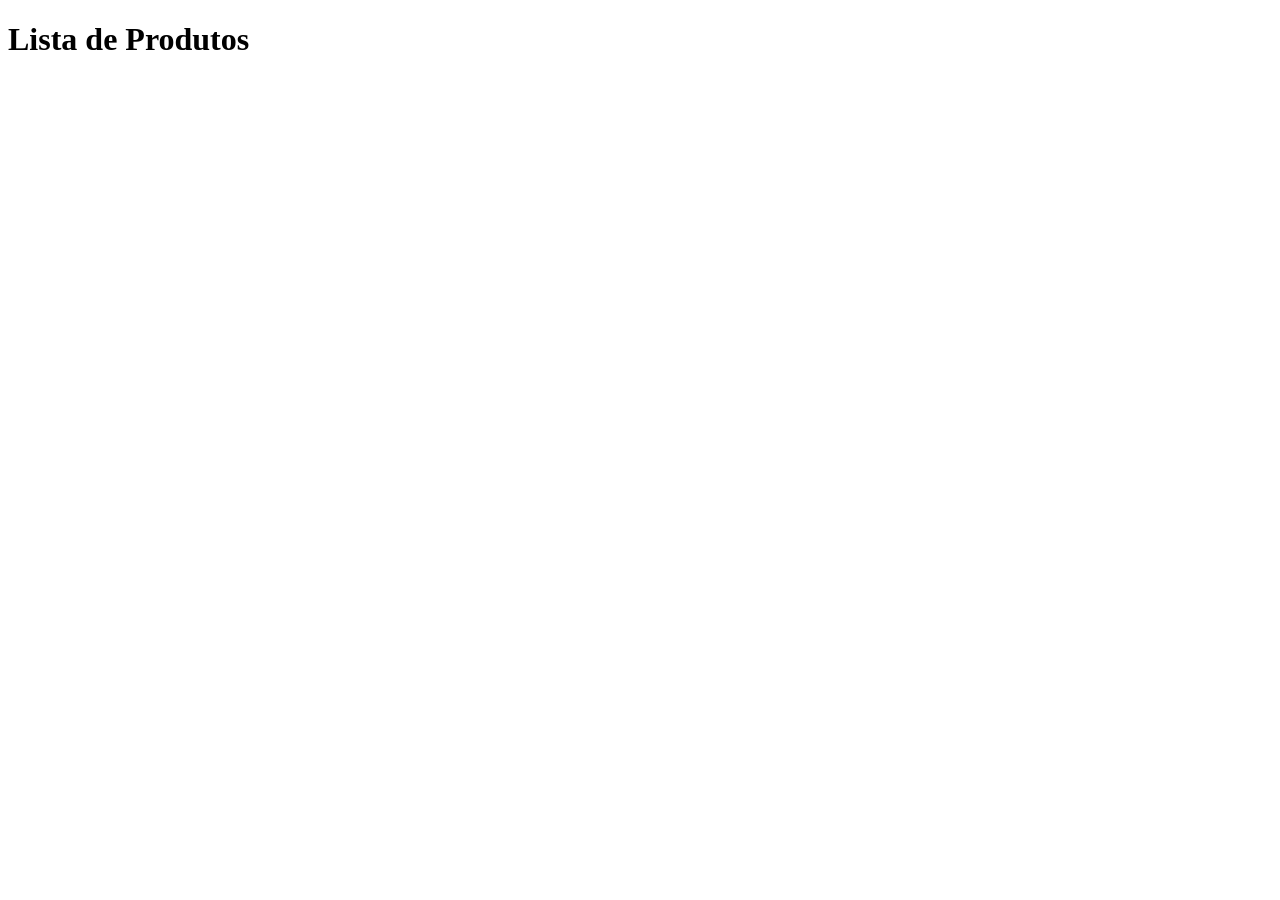
==== 3bin-api/frontend/index.html @ 3769dbd5 "put e delete" ====
<!-- index.html -->
<!DOCTYPE html>
<html lang='pt-br'>
<head>
    <meta charset='UTF-8'>
    <title>Produtos</title>
</head>
<body>
    <h1>Lista de Produtos</h1>
    <ul id='lista-produtos'></ul>
    <script>
        fetch('http://127.0.0.1:8000/produtos')
            .then(resposta => resposta.json())
            .then(produtos => {
                const lista = document.getElementById('lista-produtos');
                produtos.forEach(produto => {
                    const item = document.createElement('li');
                    item.textContent = 
                        `${produto.nome} - R$ ${produto.preco} (qtd: ${produto.quantidade})`;
                    lista.appendChild(item);
                });
            })
            .catch(erro => console.error('Erro ao buscar produtos:', erro));
    </script>
</body>
</html>
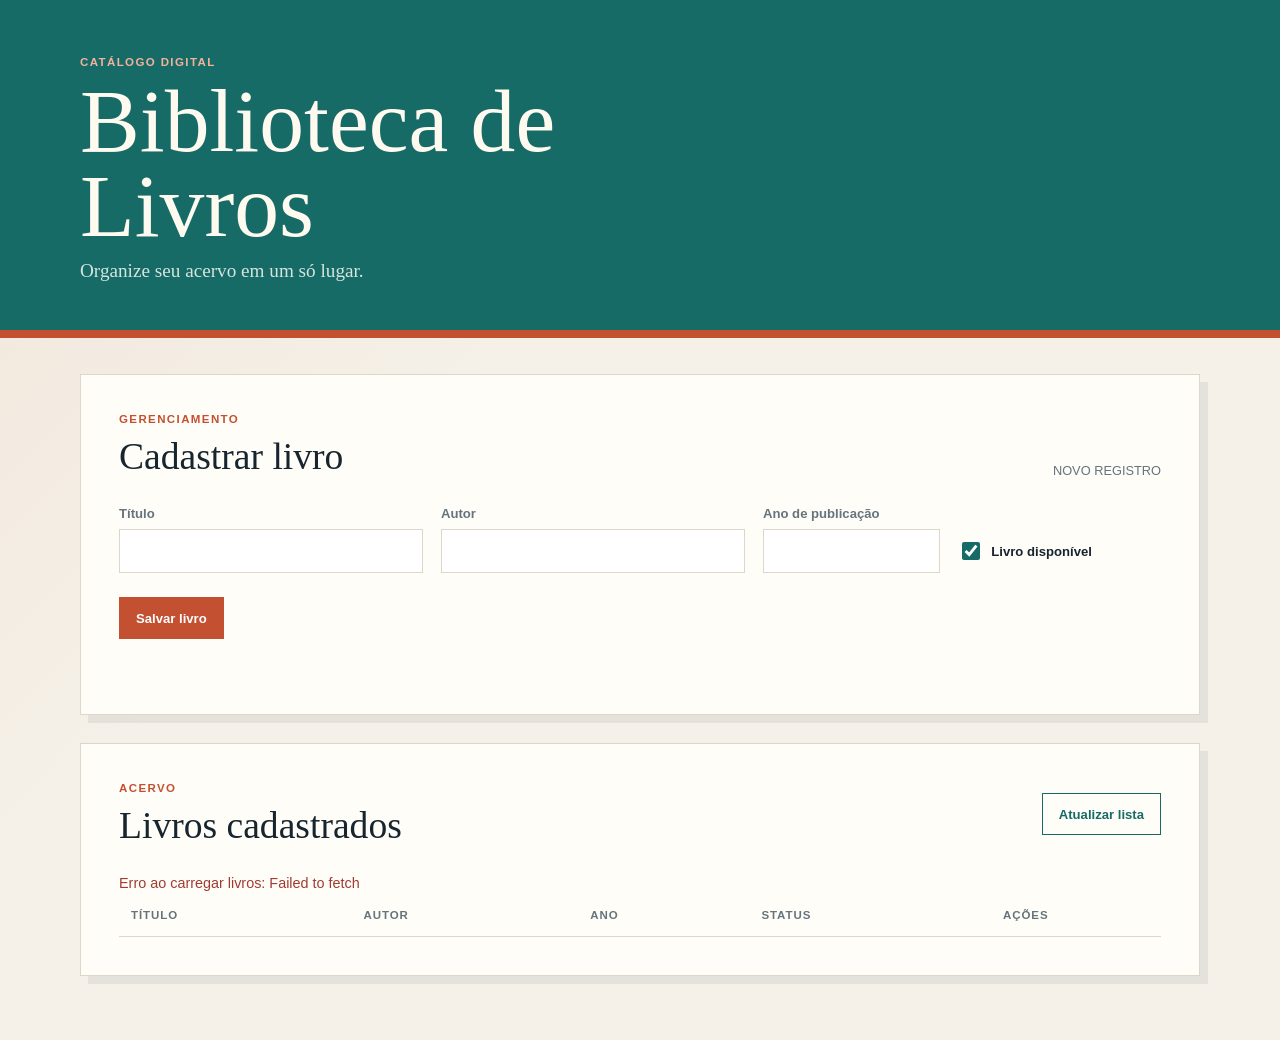
==== commit a4b505e5: "frontend" ====
--- a/3bin-api/frontend/index.html
+++ b/3bin-api/frontend/index.html
@@ -1,26 +1,75 @@
-<!-- index.html -->
 <!DOCTYPE html>
-<html lang='pt-br'>
-<head>
-    <meta charset='UTF-8'>
-    <title>Produtos</title>
-</head>
-<body>
-    <h1>Lista de Produtos</h1>
-    <ul id='lista-produtos'></ul>
-    <script>
-        fetch('http://127.0.0.1:8000/produtos')
-            .then(resposta => resposta.json())
-            .then(produtos => {
-                const lista = document.getElementById('lista-produtos');
-                produtos.forEach(produto => {
-                    const item = document.createElement('li');
-                    item.textContent = 
-                        `${produto.nome} - R$ ${produto.preco} (qtd: ${produto.quantidade})`;
-                    lista.appendChild(item);
-                });
-            })
-            .catch(erro => console.error('Erro ao buscar produtos:', erro));
-    </script>
-</body>
-</html>+<html lang="pt-BR">
+  <head>
+    <meta charset="UTF-8" />
+    <meta name="viewport" content="width=device-width, initial-scale=1.0" />
+    <title>Biblioteca de Livros</title>
+    <link rel="stylesheet" href="styles.css" />
+    <script src="app.js" defer></script>
+  </head>
+  <body>
+    <header class="site-header">
+      <div class="container header-content">
+        <p class="eyebrow">CATÁLOGO DIGITAL</p>
+        <h1>Biblioteca de Livros</h1>
+        <p class="subtitle">Organize seu acervo em um só lugar.</p>
+      </div>
+    </header>
+
+    <main class="container page-content">
+      <section class="panel form-panel" aria-labelledby="form-title">
+        <div class="section-heading">
+          <div>
+            <p class="eyebrow">GERENCIAMENTO</p>
+            <h2 id="form-title">Cadastrar livro</h2>
+          </div>
+          <span id="form-mode" class="mode-label">Novo registro</span>
+        </div>
+
+        <form id="book-form">
+          <input id="book-id" type="hidden" />
+          <div class="form-grid">
+            <label for="title">Título
+              <input id="title" name="titulo" type="text" required maxlength="150" />
+            </label>
+            <label for="author">Autor
+              <input id="author" name="autor" type="text" required maxlength="120" />
+            </label>
+            <label for="publication-year">Ano de publicação
+              <input id="publication-year" name="ano_publicacao" type="number" min="0" max="2100" required />
+            </label>
+            <label class="checkbox-label" for="available">
+              <input id="available" name="disponivel" type="checkbox" checked />
+              Livro disponível
+            </label>
+          </div>
+          <div class="form-actions">
+            <button id="submit-button" class="button button-primary" type="submit">Salvar livro</button>
+            <button id="cancel-button" class="button button-secondary" type="button" hidden>Cancelar edição</button>
+          </div>
+        </form>
+        <p id="form-message" class="message" role="status" aria-live="polite"></p>
+      </section>
+
+      <section class="panel list-panel" aria-labelledby="list-title">
+        <div class="section-heading list-heading">
+          <div>
+            <p class="eyebrow">ACERVO</p>
+            <h2 id="list-title">Livros cadastrados</h2>
+          </div>
+          <button id="refresh-button" class="button button-secondary" type="button">Atualizar lista</button>
+        </div>
+        <p id="list-message" class="message" role="status" aria-live="polite"></p>
+        <div class="table-wrapper">
+          <table>
+            <thead>
+              <tr><th>Título</th><th>Autor</th><th>Ano</th><th>Status</th><th class="actions-column">Ações</th></tr>
+            </thead>
+            <tbody id="books-table-body"></tbody>
+          </table>
+        </div>
+        <p id="empty-state" class="empty-state" hidden>Nenhum livro foi cadastrado ainda.</p>
+      </section>
+    </main>
+  </body>
+</html>
--- a/3bin-api/frontend/styles.css
+++ b/3bin-api/frontend/styles.css
@@ -0,0 +1,70 @@
+:root {
+  --ink: #17252f;
+  --muted: #65747d;
+  --paper: #f5f1e8;
+  --surface: #fffdf8;
+  --line: #ded7c9;
+  --accent: #c45032;
+  --accent-dark: #913a27;
+  --teal: #176b67;
+  --success: #246b48;
+  --danger: #a13b32;
+  font-family: Georgia, "Times New Roman", serif;
+}
+
+* { box-sizing: border-box; }
+body {
+  margin: 0;
+  min-width: 320px;
+  color: var(--ink);
+  background: linear-gradient(135deg, rgba(196, 80, 50, 0.08), transparent 38%), var(--paper);
+}
+.site-header { color: #fffaf0; background: var(--teal); border-bottom: 8px solid var(--accent); }
+.container { width: min(1120px, calc(100% - 40px)); margin: 0 auto; }
+.header-content { padding: 56px 0 48px; }
+.eyebrow { margin: 0 0 10px; color: var(--accent); font-family: Arial, sans-serif; font-size: .72rem; font-weight: 700; letter-spacing: .12em; }
+.site-header .eyebrow { color: #f2b29d; }
+h1, h2, p { margin-top: 0; }
+h1 { max-width: 700px; margin-bottom: 12px; font-size: clamp(2.6rem, 7vw, 5.6rem); font-weight: 400; line-height: .95; }
+h2 { margin-bottom: 0; font-size: clamp(1.65rem, 3vw, 2.35rem); font-weight: 400; }
+.subtitle { max-width: 500px; margin-bottom: 0; color: #d5e4df; font-size: 1.2rem; }
+.page-content { display: grid; gap: 28px; padding: 36px 0 64px; }
+.panel { padding: clamp(22px, 4vw, 38px); background: var(--surface); border: 1px solid var(--line); box-shadow: 8px 8px 0 rgba(23, 37, 47, .07); }
+.section-heading { display: flex; align-items: end; justify-content: space-between; gap: 20px; margin-bottom: 28px; }
+.mode-label { color: var(--muted); font-family: Arial, sans-serif; font-size: .8rem; text-transform: uppercase; }
+.form-grid { display: grid; grid-template-columns: 1.2fr 1.2fr .7fr .8fr; gap: 18px; align-items: end; }
+label { display: grid; gap: 8px; color: var(--muted); font-family: Arial, sans-serif; font-size: .82rem; font-weight: 700; }
+input[type="text"], input[type="number"] { width: 100%; min-height: 44px; padding: 10px 12px; color: var(--ink); font: inherit; background: #fff; border: 1px solid var(--line); }
+input:focus { outline: 3px solid rgba(196, 80, 50, .22); border-color: var(--accent); }
+.checkbox-label { display: flex; align-items: center; min-height: 44px; color: var(--ink); cursor: pointer; }
+.checkbox-label input { width: 18px; height: 18px; accent-color: var(--teal); }
+.form-actions { display: flex; flex-wrap: wrap; gap: 12px; margin-top: 24px; }
+.button { min-height: 42px; padding: 10px 16px; border: 1px solid transparent; font-family: Arial, sans-serif; font-size: .82rem; font-weight: 700; cursor: pointer; }
+.button:disabled { cursor: wait; opacity: .6; }
+.button-primary { color: #fff; background: var(--accent); }
+.button-primary:hover { background: var(--accent-dark); }
+.button-secondary { color: var(--teal); background: transparent; border-color: var(--teal); }
+.button-secondary:hover { color: #fff; background: var(--teal); }
+.message { min-height: 1.3em; margin: 18px 0 0; font-family: Arial, sans-serif; font-size: .9rem; }
+.message.success { color: var(--success); }
+.message.error { color: var(--danger); }
+.list-heading { align-items: center; }
+table { width: 100%; border-collapse: collapse; font-family: Arial, sans-serif; }
+th, td { padding: 15px 12px; text-align: left; border-bottom: 1px solid var(--line); }
+th { color: var(--muted); font-size: .72rem; letter-spacing: .08em; text-transform: uppercase; }
+td { font-size: .92rem; }
+.status { display: inline-block; padding: 5px 8px; color: var(--success); background: #e2f0e5; font-size: .76rem; font-weight: 700; }
+.status.unavailable { color: var(--danger); background: #f7e4df; }
+.actions-column { width: 170px; }
+.row-actions { display: flex; flex-wrap: wrap; gap: 8px; }
+.table-action { padding: 5px 0; color: var(--teal); background: transparent; border: 0; font-weight: 700; cursor: pointer; }
+.table-action.delete { color: var(--danger); }
+.empty-state { margin: 24px 0 0; color: var(--muted); font-style: italic; }
+@media (max-width: 760px) {
+  .container { width: min(100% - 24px, 620px); }
+  .header-content { padding: 40px 0 34px; }
+  .form-grid { grid-template-columns: 1fr; }
+  .section-heading, .list-heading { align-items: flex-start; flex-direction: column; }
+  .table-wrapper { overflow-x: auto; }
+  table { min-width: 680px; }
+}
